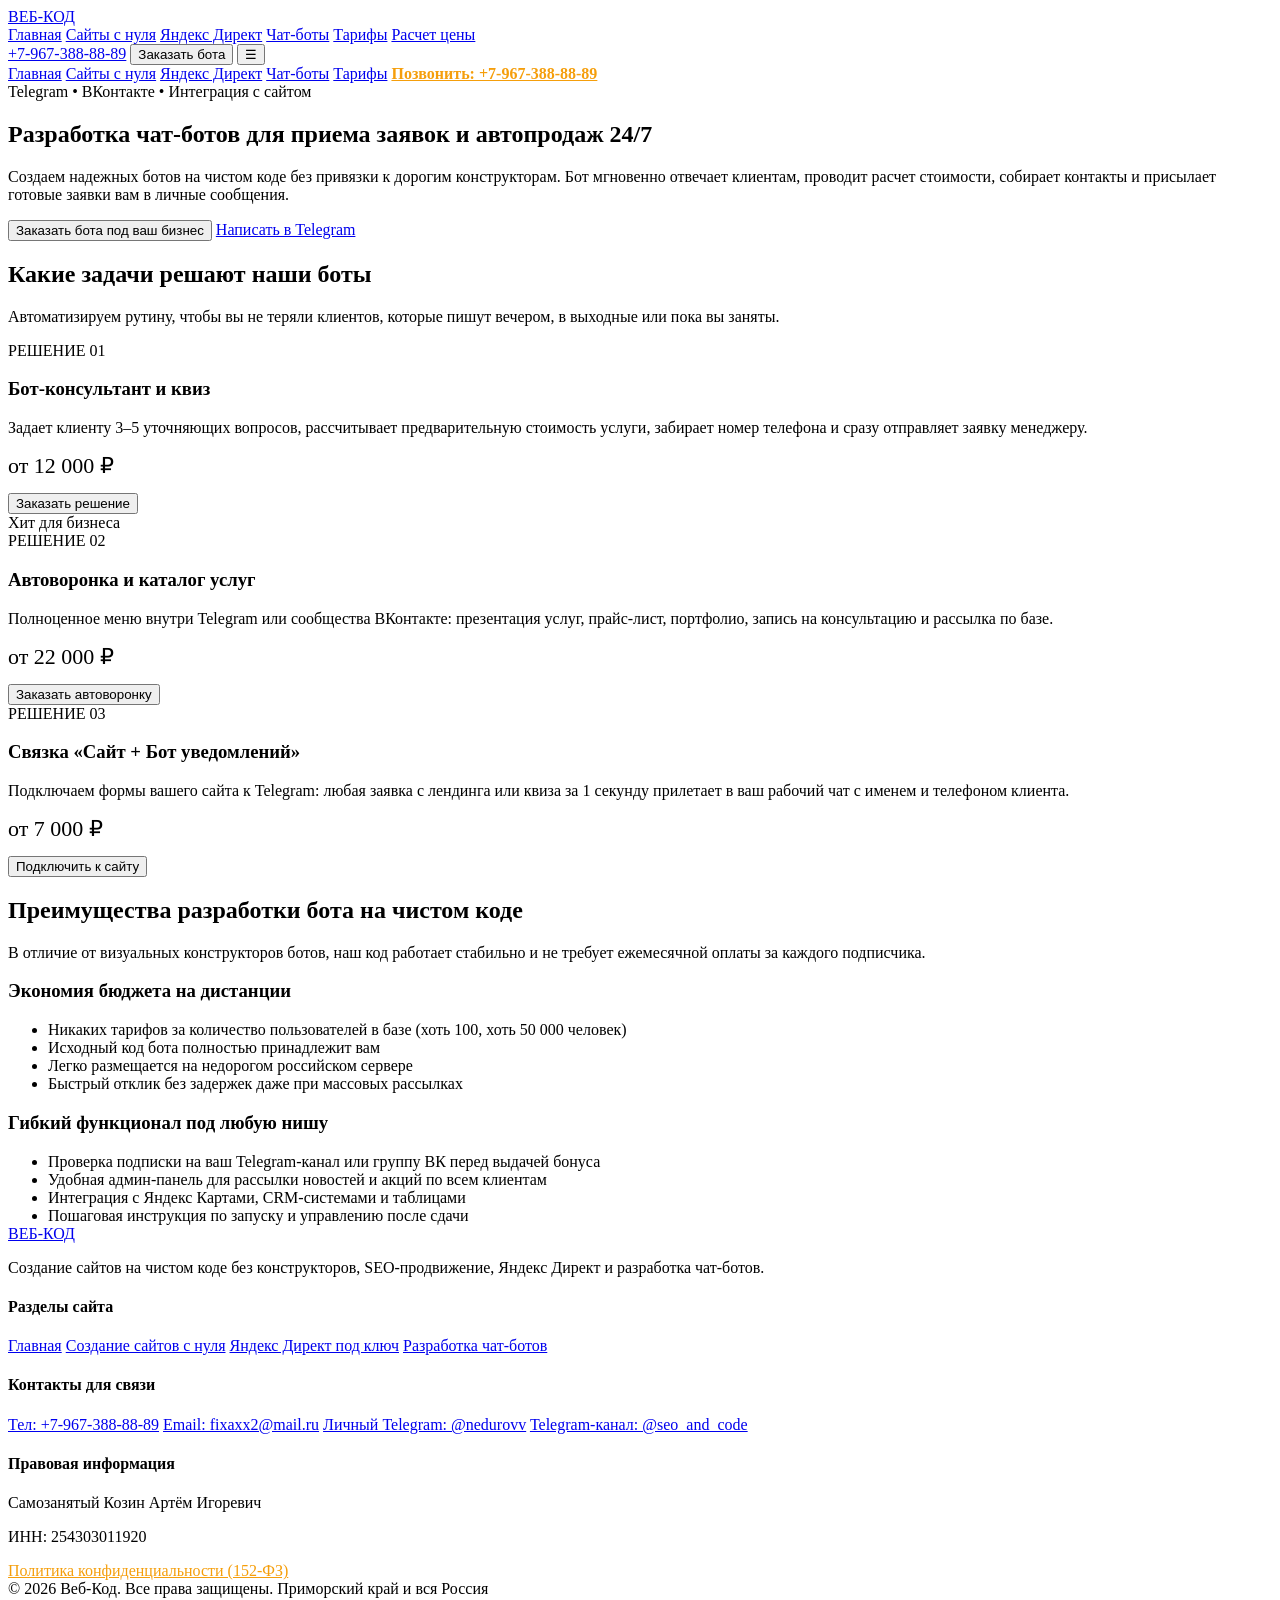
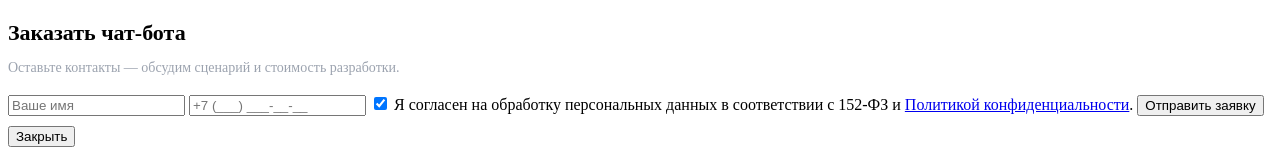
==== bots.html @ 617b0370 "Add files via upload" ====
<!DOCTYPE html>
<html lang="ru">
<head>
    <meta charset="UTF-8">
    <meta name="viewport" content="width=device-width, initial-scale=1.0">
    <title>Разработка чат-ботов для Telegram и ВКонтакте под ключ — Студия «Веб‑Код»</title>
    <meta name="description" content="Создание умных чат-ботов для Telegram и ВКонтакте на чистом коде. Прием заявок 24/7, квизы, автоворонки, интеграция с сайтом и уведомления в личку. Приморский край и вся Россия.">
    <meta name="keywords" content="разработка телеграм ботов, заказать бота вконтакте, чат-бот под ключ, автоматизация заявок в мессенджерах, Веб-Код">
    <link rel="stylesheet" href="css/style.css">
</head>
<body>

    <header class="header">
        <div class="container header-inner">
            <a href="index.html" class="logo">ВЕБ‑<span>КОД</span></a>

            <nav class="nav">
                <a href="index.html">Главная</a>
                <a href="sites.html">Сайты с нуля</a>
                <a href="direct.html">Яндекс Директ</a>
                <a href="bots.html" class="active">Чат-боты</a>
                <a href="index.html#tariffs">Тарифы</a>
                <a href="index.html#quiz">Расчет цены</a>
            </nav>

            <div class="header-contacts">
                <a href="tel:+79673888889" class="header-phone">+7-967-388-88-89</a>
                <button type="button" class="btn btn-gold btn-sm" onclick="openModal('Заказать разработку бота')">Заказать бота</button>
                <button type="button" class="burger-btn" onclick="toggleMenu()" aria-label="Меню">☰</button>
            </div>
        </div>

        <div class="mobile-menu" id="mobileMenu">
            <a href="index.html" onclick="toggleMenu()">Главная</a>
            <a href="sites.html" onclick="toggleMenu()">Сайты с нуля</a>
            <a href="direct.html" onclick="toggleMenu()">Яндекс Директ</a>
            <a href="bots.html" onclick="toggleMenu()">Чат-боты</a>
            <a href="index.html#tariffs" onclick="toggleMenu()">Тарифы</a>
            <a href="tel:+79673888889" style="color: #F59E0B; font-weight: bold;">Позвонить: +7-967-388-88-89</a>
        </div>
    </header>

    <section class="hero">
        <div class="container">
            <div class="hero-badge">Telegram • ВКонтакте • Интеграция с сайтом</div>
            <h1>Разработка <span>чат-ботов</span> для приема заявок и автопродаж 24/7</h1>
            <p class="hero-lead">Создаем надежных ботов на чистом коде без привязки к дорогим конструкторам. Бот мгновенно отвечает клиентам, проводит расчет стоимости, собирает контакты и присылает готовые заявки вам в личные сообщения.</p>
            
            <div class="hero-actions">
                <button type="button" class="btn btn-gold" onclick="openModal('Обсудить логику чат-бота')">Заказать бота под ваш бизнес</button>
                <a href="https://t.me" target="_blank" rel="noopener" class="btn btn-dark">Написать в Telegram</a>
            </div>
        </div>
    </section>

    <section class="section section-alt">
        <div class="container">
            <h2 class="section-title">Какие задачи решают наши боты</h2>
            <p class="section-subtitle">Автоматизируем рутину, чтобы вы не теряли клиентов, которые пишут вечером, в выходные или пока вы заняты.</p>

            <div class="grid-3">
                <div class="card">
                    <div>
                        <span class="card-num">РЕШЕНИЕ 01</span>
                        <h3>Бот-консультант и квиз</h3>
                        <p>Задает клиенту 3–5 уточняющих вопросов, рассчитывает предварительную стоимость услуги, забирает номер телефона и сразу отправляет заявку менеджеру.</p>
                    </div>
                    <div class="price" style="font-size: 22px; margin-bottom: 14px;">от 12 000 ₽</div>
                    <button type="button" class="btn btn-dark btn-full" onclick="openModal('Заказ: Бот-консультант')">Заказать решение</button>
                </div>

                <div class="card tariff-featured">
                    <div class="tariff-tag">Хит для бизнеса</div>
                    <div>
                        <span class="card-num">РЕШЕНИЕ 02</span>
                        <h3>Автоворонка и каталог услуг</h3>
                        <p>Полноценное меню внутри Telegram или сообщества ВКонтакте: презентация услуг, прайс-лист, портфолио, запись на консультацию и рассылка по базе.</p>
                    </div>
                    <div class="price" style="font-size: 22px; margin-bottom: 14px;">от 22 000 ₽</div>
                    <button type="button" class="btn btn-gold btn-full" onclick="openModal('Заказ: Бот-автоворонка')">Заказать автоворонку</button>
                </div>

                <div class="card">
                    <div>
                        <span class="card-num">РЕШЕНИЕ 03</span>
                        <h3>Связка «Сайт + Бот уведомлений»</h3>
                        <p>Подключаем формы вашего сайта к Telegram: любая заявка с лендинга или квиза за 1 секунду прилетает в ваш рабочий чат с именем и телефоном клиента.</p>
                    </div>
                    <div class="price" style="font-size: 22px; margin-bottom: 14px;">от 7 000 ₽</div>
                    <button type="button" class="btn btn-dark btn-full" onclick="openModal('Заказ: Интеграция сайта и бота')">Подключить к сайту</button>
                </div>
            </div>
        </div>
    </section>

    <section class="section">
        <div class="container">
            <h2 class="section-title">Преимущества разработки бота на чистом коде</h2>
            <p class="section-subtitle">В отличие от визуальных конструкторов ботов, наш код работает стабильно и не требует ежемесячной оплаты за каждого подписчика.</p>

            <div class="grid-2">
                <div class="card">
                    <h3>Экономия бюджета на дистанции</h3>
                    <ul class="check-list" style="margin-bottom: 0;">
                        <li>Никаких тарифов за количество пользователей в базе (хоть 100, хоть 50 000 человек)</li>
                        <li>Исходный код бота полностью принадлежит вам</li>
                        <li>Легко размещается на недорогом российском сервере</li>
                        <li>Быстрый отклик без задержек даже при массовых рассылках</li>
                    </ul>
                </div>

                <div class="card">
                    <h3>Гибкий функционал под любую нишу</h3>
                    <ul class="check-list" style="margin-bottom: 0;">
                        <li>Проверка подписки на ваш Telegram-канал или группу ВК перед выдачей бонуса</li>
                        <li>Удобная админ-панель для рассылки новостей и акций по всем клиентам</li>
                        <li>Интеграция с Яндекс Картами, CRM-системами и таблицами</li>
                        <li>Пошаговая инструкция по запуску и управлению после сдачи</li>
                    </ul>
                </div>
            </div>
        </div>
    </section>

    <footer class="footer">
        <div class="container">
            <div class="footer-grid">
                <div>
                    <a href="index.html" class="logo" style="margin-bottom: 12px;">ВЕБ‑<span>КОД</span></a>
                    <p>Создание сайтов на чистом коде без конструкторов, SEO-продвижение, Яндекс Директ и разработка чат-ботов.</p>
                </div>

                <div>
                    <h4>Разделы сайта</h4>
                    <a href="index.html">Главная</a>
                    <a href="sites.html">Создание сайтов с нуля</a>
                    <a href="direct.html">Яндекс Директ под ключ</a>
                    <a href="bots.html">Разработка чат-ботов</a>
                </div>

                <div>
                    <h4>Контакты для связи</h4>
                    <a href="tel:+79673888889">Тел: +7-967-388-88-89</a>
                    <a href="mailto:fixaxx2@mail.ru">Email: fixaxx2@mail.ru</a>
                    <a href="https://t.me" target="_blank" rel="noopener">Личный Telegram: @nedurovv</a>
                    <a href="https://t.me" target="_blank" rel="noopener">Telegram-канал: @seo_and_code</a>
                </div>

                <div>
                    <h4>Правовая информация</h4>
                    <p>Самозанятый Козин Артём Игоревич</p>
                    <p>ИНН: 254303011920</p>
                    <a href="privacy.html" style="color: #F59E0B;">Политика конфиденциальности (152-ФЗ)</a>
                </div>
            </div>

            <div class="footer-bottom">
                <span>© 2026 Веб‑Код. Все права защищены.</span>
                <span>Приморский край и вся Россия</span>
            </div>
        </div>
    </footer>

    <div class="modal" id="leadModal">
        <div class="modal-box">
            <h3 id="modalTitle" style="font-size: 22px; margin-bottom: 8px;">Заказать чат-бота</h3>
            <p style="color: #9CA3AF; font-size: 14px; margin-bottom: 18px;">Оставьте контакты — обсудим сценарий и стоимость разработки.</p>
            <form onsubmit="submitLead(event)">
                <input type="text" class="input" placeholder="Ваше имя" required>
                <input type="tel" class="input" placeholder="+7 (___) ___-__-__" required>
                <label class="consent-label">
                    <input type="checkbox" checked required>
                    <span>Я согласен на обработку персональных данных в соответствии с 152-ФЗ и <a href="privacy.html">Политикой конфиденциальности</a>.</span>
                </label>
                <button type="submit" class="btn btn-gold btn-full" style="margin-bottom: 10px;">Отправить заявку</button>
                <button type="button" class="btn btn-dark btn-full" onclick="closeModal()">Закрыть</button>
            </form>
        </div>
    </div>

    <div class="cookie-bar" id="cookieBar">
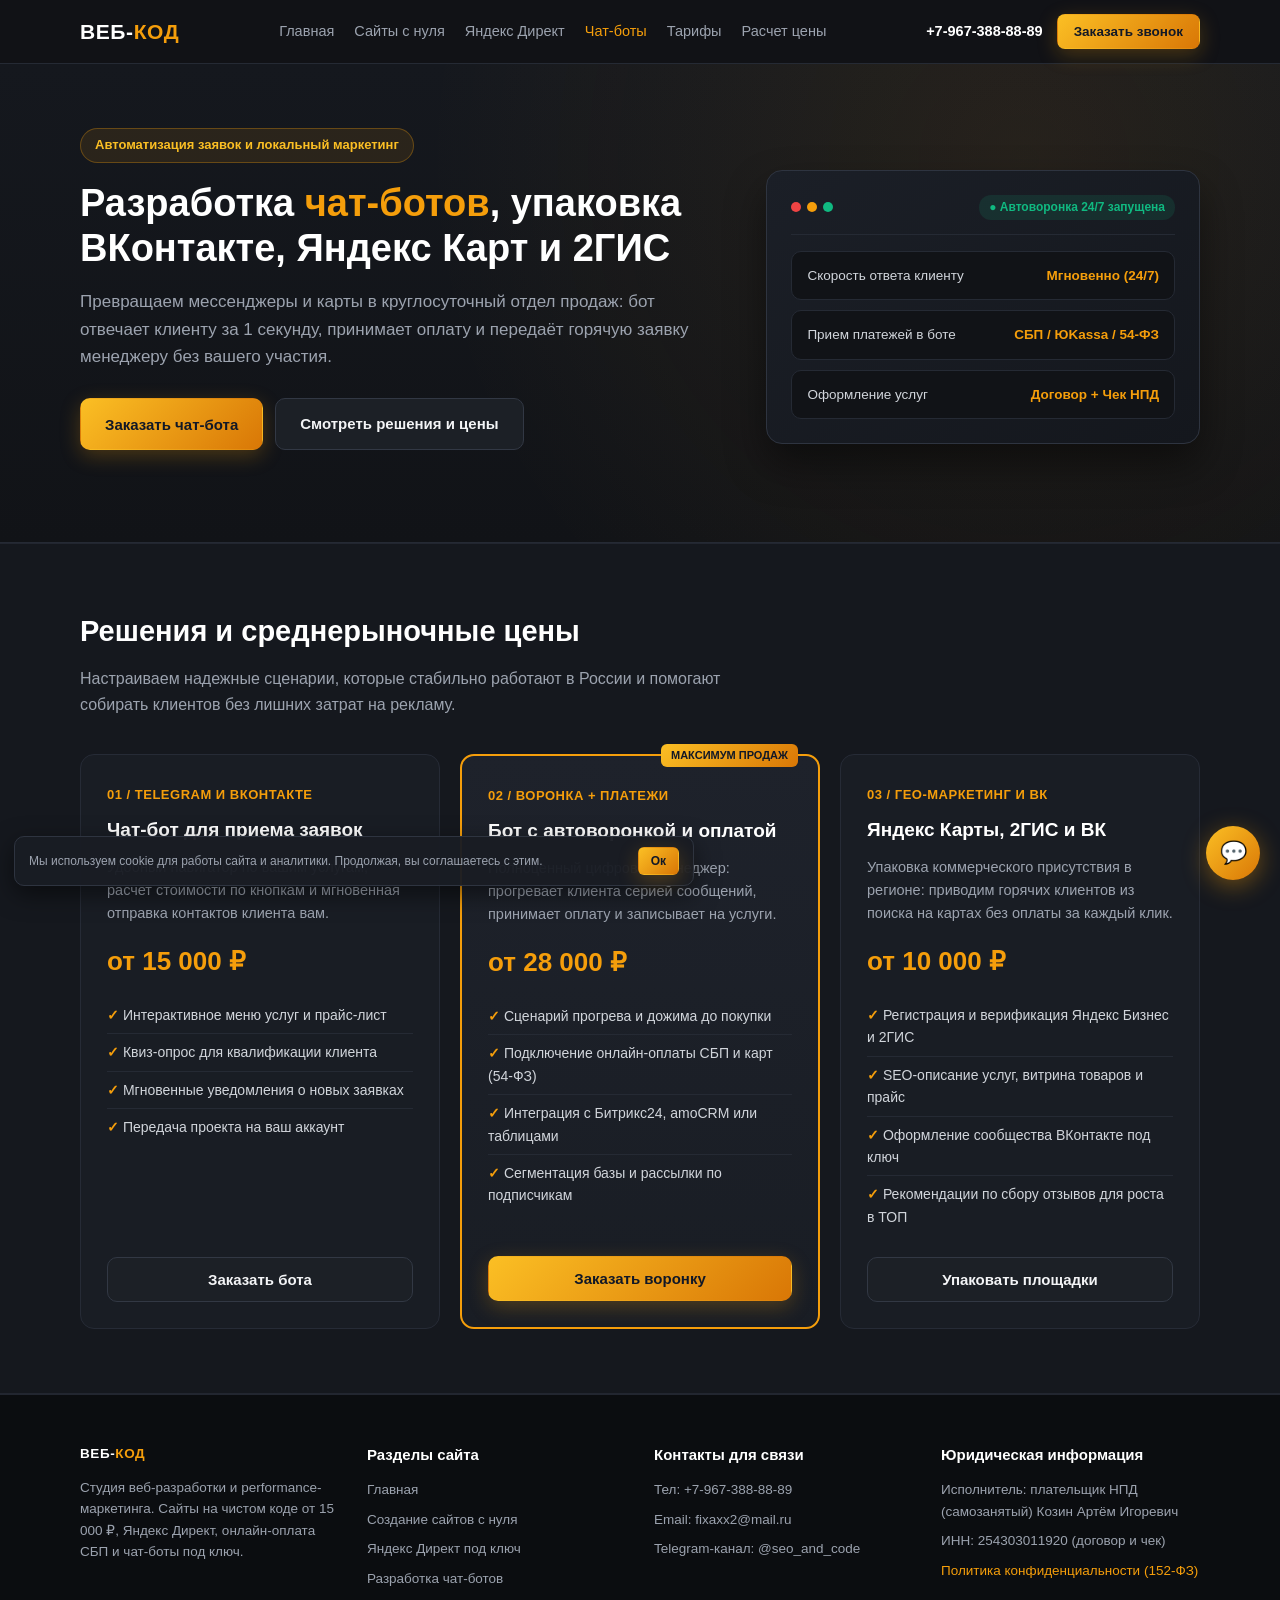
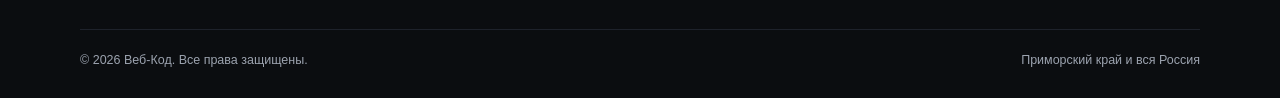
==== commit 81ca2a83: "Update bots.html" ====
--- a/bots.html
+++ b/bots.html
@@ -3,17 +3,14 @@
 <head>
     <meta charset="UTF-8">
     <meta name="viewport" content="width=device-width, initial-scale=1.0">
-    <title>Разработка чат-ботов для Telegram и ВКонтакте под ключ — Студия «Веб‑Код»</title>
-    <meta name="description" content="Создание умных чат-ботов для Telegram и ВКонтакте на чистом коде. Прием заявок 24/7, квизы, автоворонки, интеграция с сайтом и уведомления в личку. Приморский край и вся Россия.">
-    <meta name="keywords" content="разработка телеграм ботов, заказать бота вконтакте, чат-бот под ключ, автоматизация заявок в мессенджерах, Веб-Код">
+    <title>Разработка чат-ботов от 15 000 ₽ и упаковка Яндекс Карт / 2ГИС — Веб‑Код</title>
+    <meta name="description" content="Создание чат-ботов для Telegram и ВКонтакте от 15 000 ₽ с приемом оплаты СБП и интеграцией CRM. Упаковка и вывод в ТОП на Яндекс Картах и 2ГИС от 10 000 ₽. Приморский край и РФ.">
     <link rel="stylesheet" href="css/style.css">
 </head>
 <body>
-
     <header class="header">
         <div class="container header-inner">
             <a href="index.html" class="logo">ВЕБ‑<span>КОД</span></a>
-
             <nav class="nav">
                 <a href="index.html">Главная</a>
                 <a href="sites.html">Сайты с нуля</a>
@@ -22,114 +19,117 @@
                 <a href="index.html#tariffs">Тарифы</a>
                 <a href="index.html#quiz">Расчет цены</a>
             </nav>
-
             <div class="header-contacts">
                 <a href="tel:+79673888889" class="header-phone">+7-967-388-88-89</a>
-                <button type="button" class="btn btn-gold btn-sm" onclick="openModal('Заказать разработку бота')">Заказать бота</button>
+                <button type="button" class="btn btn-gold btn-sm" onclick="openModal('Заявка на чат-бота или карты')">Заказать звонок</button>
                 <button type="button" class="burger-btn" onclick="toggleMenu()" aria-label="Меню">☰</button>
             </div>
         </div>
-
         <div class="mobile-menu" id="mobileMenu">
             <a href="index.html" onclick="toggleMenu()">Главная</a>
             <a href="sites.html" onclick="toggleMenu()">Сайты с нуля</a>
             <a href="direct.html" onclick="toggleMenu()">Яндекс Директ</a>
             <a href="bots.html" onclick="toggleMenu()">Чат-боты</a>
-            <a href="index.html#tariffs" onclick="toggleMenu()">Тарифы</a>
+            <a href="index.html#quiz" onclick="toggleMenu()">Расчет стоимости</a>
             <a href="tel:+79673888889" style="color: #F59E0B; font-weight: bold;">Позвонить: +7-967-388-88-89</a>
         </div>
     </header>
 
     <section class="hero">
+        <div class="container hero-grid">
+            <div>
+                <div class="hero-badge">Автоматизация заявок и локальный маркетинг</div>
+                <h1>Разработка <span>чат-ботов</span>, упаковка ВКонтакте, Яндекс Карт и 2ГИС</h1>
+                <p class="hero-lead">Превращаем мессенджеры и карты в круглосуточный отдел продаж: бот отвечает клиенту за 1 секунду, принимает оплату и передаёт горячую заявку менеджеру без вашего участия.</p>
+                <div class="hero-actions">
+                    <button type="button" class="btn btn-gold" onclick="openModal('Обсудить разработку чат-бота')">Заказать чат-бота</button>
+                    <a href="#bots-prices" class="btn btn-dark">Смотреть решения и цены</a>
+                </div>
+            </div>
+            <div class="hero-showcase">
+                <div class="showcase-top">
+                    <div class="showcase-dots"><span></span><span></span><span></span></div>
+                    <span class="showcase-status">● Автоворонка 24/7 запущена</span>
+                </div>
+                <div class="showcase-item">
+                    <span class="showcase-label">Скорость ответа клиенту</span>
+                    <span class="showcase-val">Мгновенно (24/7)</span>
+                </div>
+                <div class="showcase-item">
+                    <span class="showcase-label">Прием платежей в боте</span>
+                    <span class="showcase-val">СБП / ЮKassa / 54-ФЗ</span>
+                </div>
+                <div class="showcase-item">
+                    <span class="showcase-label">Оформление услуг</span>
+                    <span class="showcase-val">Договор + Чек НПД</span>
+                </div>
+            </div>
+        </div>
+    </section>
+
+    <section id="bots-prices" class="section section-alt">
         <div class="container">
-            <div class="hero-badge">Telegram • ВКонтакте • Интеграция с сайтом</div>
-            <h1>Разработка <span>чат-ботов</span> для приема заявок и автопродаж 24/7</h1>
-            <p class="hero-lead">Создаем надежных ботов на чистом коде без привязки к дорогим конструкторам. Бот мгновенно отвечает клиентам, проводит расчет стоимости, собирает контакты и присылает готовые заявки вам в личные сообщения.</p>
-            
-            <div class="hero-actions">
-                <button type="button" class="btn btn-gold" onclick="openModal('Обсудить логику чат-бота')">Заказать бота под ваш бизнес</button>
-                <a href="https://t.me" target="_blank" rel="noopener" class="btn btn-dark">Написать в Telegram</a>
-            </div>
-        </div>
-    </section>
-
-    <section class="section section-alt">
-        <div class="container">
-            <h2 class="section-title">Какие задачи решают наши боты</h2>
-            <p class="section-subtitle">Автоматизируем рутину, чтобы вы не теряли клиентов, которые пишут вечером, в выходные или пока вы заняты.</p>
-
+            <h2 class="section-title">Решения и среднерыночные цены</h2>
+            <p class="section-subtitle">Настраиваем надежные сценарии, которые стабильно работают в России и помогают собирать клиентов без лишних затрат на рекламу.</p>
             <div class="grid-3">
                 <div class="card">
                     <div>
-                        <span class="card-num">РЕШЕНИЕ 01</span>
-                        <h3>Бот-консультант и квиз</h3>
-                        <p>Задает клиенту 3–5 уточняющих вопросов, рассчитывает предварительную стоимость услуги, забирает номер телефона и сразу отправляет заявку менеджеру.</p>
+                        <span class="card-num">01 / TELEGRAM И ВКОНТАКТЕ</span>
+                        <h3>Чат-бот для приема заявок</h3>
+                        <p>Удобный навигатор по вашим услугам, расчет стоимости по кнопкам и мгновенная отправка контактов клиента вам.</p>
+                        <div class="price">от 15 000 ₽</div>
+                        <ul class="check-list">
+                            <li>Интерактивное меню услуг и прайс-лист</li>
+                            <li>Квиз-опрос для квалификации клиента</li>
+                            <li>Мгновенные уведомления о новых заявках</li>
+                            <li>Передача проекта на ваш аккаунт</li>
+                        </ul>
                     </div>
-                    <div class="price" style="font-size: 22px; margin-bottom: 14px;">от 12 000 ₽</div>
-                    <button type="button" class="btn btn-dark btn-full" onclick="openModal('Заказ: Бот-консультант')">Заказать решение</button>
+                    <button type="button" class="btn btn-dark btn-full" onclick="openModal('Заказ: Чат-бот для заявок (от 15 000 ₽)')">Заказать бота</button>
                 </div>
 
                 <div class="card tariff-featured">
-                    <div class="tariff-tag">Хит для бизнеса</div>
+                    <div class="tariff-tag">Максимум продаж</div>
                     <div>
-                        <span class="card-num">РЕШЕНИЕ 02</span>
-                        <h3>Автоворонка и каталог услуг</h3>
-                        <p>Полноценное меню внутри Telegram или сообщества ВКонтакте: презентация услуг, прайс-лист, портфолио, запись на консультацию и рассылка по базе.</p>
+                        <span class="card-num">02 / ВОРОНКА + ПЛАТЕЖИ</span>
+                        <h3>Бот с автоворонкой и оплатой</h3>
+                        <p>Полноценный цифровой менеджер: прогревает клиента серией сообщений, принимает оплату и записывает на услуги.</p>
+                        <div class="price">от 28 000 ₽</div>
+                        <ul class="check-list">
+                            <li>Сценарий прогрева и дожима до покупки</li>
+                            <li>Подключение онлайн-оплаты СБП и карт (54-ФЗ)</li>
+                            <li>Интеграция с Битрикс24, amoCRM или таблицами</li>
+                            <li>Сегментация базы и рассылки по подписчикам</li>
+                        </ul>
                     </div>
-                    <div class="price" style="font-size: 22px; margin-bottom: 14px;">от 22 000 ₽</div>
-                    <button type="button" class="btn btn-gold btn-full" onclick="openModal('Заказ: Бот-автоворонка')">Заказать автоворонку</button>
+                    <button type="button" class="btn btn-gold btn-full" onclick="openModal('Заказ: Бот с автоворонкой и оплатой (от 28 000 ₽)')">Заказать воронку</button>
                 </div>
 
                 <div class="card">
                     <div>
-                        <span class="card-num">РЕШЕНИЕ 03</span>
-                        <h3>Связка «Сайт + Бот уведомлений»</h3>
-                        <p>Подключаем формы вашего сайта к Telegram: любая заявка с лендинга или квиза за 1 секунду прилетает в ваш рабочий чат с именем и телефоном клиента.</p>
+                        <span class="card-num">03 / ГЕО-МАРКЕТИНГ И ВК</span>
+                        <h3>Яндекс Карты, 2ГИС и ВК</h3>
+                        <p>Упаковка коммерческого присутствия в регионе: приводим горячих клиентов из поиска на картах без оплаты за каждый клик.</p>
+                        <div class="price">от 10 000 ₽</div>
+                        <ul class="check-list">
+                            <li>Регистрация и верификация Яндекс Бизнес и 2ГИС</li>
+                            <li>SEO-описание услуг, витрина товаров и прайс</li>
+                            <li>Оформление сообщества ВКонтакте под ключ</li>
+                            <li>Рекомендации по сбору отзывов для роста в ТОП</li>
+                        </ul>
                     </div>
-                    <div class="price" style="font-size: 22px; margin-bottom: 14px;">от 7 000 ₽</div>
-                    <button type="button" class="btn btn-dark btn-full" onclick="openModal('Заказ: Интеграция сайта и бота')">Подключить к сайту</button>
+                    <button type="button" class="btn btn-dark btn-full" onclick="openModal('Заказ: Упаковка Яндекс Карт, 2ГИС и ВК (от 10 000 ₽)')">Упаковать площадки</button>
                 </div>
             </div>
         </div>
     </section>
-
-    <section class="section">
-        <div class="container">
-            <h2 class="section-title">Преимущества разработки бота на чистом коде</h2>
-            <p class="section-subtitle">В отличие от визуальных конструкторов ботов, наш код работает стабильно и не требует ежемесячной оплаты за каждого подписчика.</p>
-
-            <div class="grid-2">
-                <div class="card">
-                    <h3>Экономия бюджета на дистанции</h3>
-                    <ul class="check-list" style="margin-bottom: 0;">
-                        <li>Никаких тарифов за количество пользователей в базе (хоть 100, хоть 50 000 человек)</li>
-                        <li>Исходный код бота полностью принадлежит вам</li>
-                        <li>Легко размещается на недорогом российском сервере</li>
-                        <li>Быстрый отклик без задержек даже при массовых рассылках</li>
-                    </ul>
-                </div>
-
-                <div class="card">
-                    <h3>Гибкий функционал под любую нишу</h3>
-                    <ul class="check-list" style="margin-bottom: 0;">
-                        <li>Проверка подписки на ваш Telegram-канал или группу ВК перед выдачей бонуса</li>
-                        <li>Удобная админ-панель для рассылки новостей и акций по всем клиентам</li>
-                        <li>Интеграция с Яндекс Картами, CRM-системами и таблицами</li>
-                        <li>Пошаговая инструкция по запуску и управлению после сдачи</li>
-                    </ul>
-                </div>
-            </div>
-        </div>
-    </section>
-
     <footer class="footer">
         <div class="container">
             <div class="footer-grid">
                 <div>
                     <a href="index.html" class="logo" style="margin-bottom: 12px;">ВЕБ‑<span>КОД</span></a>
-                    <p>Создание сайтов на чистом коде без конструкторов, SEO-продвижение, Яндекс Директ и разработка чат-ботов.</p>
-                </div>
-
+                    <p>Студия веб-разработки и performance-маркетинга. Сайты на чистом коде от 15 000 ₽, Яндекс Директ, онлайн-оплата СБП и чат-боты под ключ.</p>
+                </div>
                 <div>
                     <h4>Разделы сайта</h4>
                     <a href="index.html">Главная</a>
@@ -137,23 +137,19 @@
                     <a href="direct.html">Яндекс Директ под ключ</a>
                     <a href="bots.html">Разработка чат-ботов</a>
                 </div>
-
                 <div>
                     <h4>Контакты для связи</h4>
                     <a href="tel:+79673888889">Тел: +7-967-388-88-89</a>
                     <a href="mailto:fixaxx2@mail.ru">Email: fixaxx2@mail.ru</a>
-                    <a href="https://t.me" target="_blank" rel="noopener">Личный Telegram: @nedurovv</a>
                     <a href="https://t.me" target="_blank" rel="noopener">Telegram-канал: @seo_and_code</a>
                 </div>
-
-                <div>
-                    <h4>Правовая информация</h4>
-                    <p>Самозанятый Козин Артём Игоревич</p>
-                    <p>ИНН: 254303011920</p>
+                <div>
+                    <h4>Юридическая информация</h4>
+                    <p>Исполнитель: плательщик НПД (самозанятый) Козин Артём Игоревич</p>
+                    <p>ИНН: 254303011920 (договор и чек)</p>
                     <a href="privacy.html" style="color: #F59E0B;">Политика конфиденциальности (152-ФЗ)</a>
                 </div>
             </div>
-
             <div class="footer-bottom">
                 <span>© 2026 Веб‑Код. Все права защищены.</span>
                 <span>Приморский край и вся Россия</span>
@@ -161,21 +157,45 @@
         </div>
     </footer>
 
+    <div class="chat-widget">
+        <div class="chat-widget-menu" id="chatWidgetMenu">
+            <div class="chat-widget-title">Связь 24/7 (работает в РФ)</div>
+            <button type="button" class="chat-widget-link" onclick="openModal('Быстрая заявка с виджета')">⚡ Оставить заявку онлайн</button>
+            <a href="tel:+79673888889" class="chat-widget-link">📞 Позвонить: +7-967-388-88-89</a>
+            <a href="mailto:fixaxx2@mail.ru" class="chat-widget-link">✉️ Написать на Email</a>
+        </div>
+        <button type="button" class="chat-widget-btn" onclick="toggleChatWidget()" aria-label="Связаться с нами">💬</button>
+    </div>
+
     <div class="modal" id="leadModal">
         <div class="modal-box">
-            <h3 id="modalTitle" style="font-size: 22px; margin-bottom: 8px;">Заказать чат-бота</h3>
-            <p style="color: #9CA3AF; font-size: 14px; margin-bottom: 18px;">Оставьте контакты — обсудим сценарий и стоимость разработки.</p>
+            <h3 id="modalTitle" style="font-size: 20px; margin-bottom: 6px; color: #FFFFFF;">Обсудить проект</h3>
+            <p style="color: #9CA3AF; font-size: 13.5px; margin-bottom: 16px;">Оставьте контакты — подготовим расчет и ответим выбранным способом.</p>
             <form onsubmit="submitLead(event)">
                 <input type="text" class="input" placeholder="Ваше имя" required>
-                <input type="tel" class="input" placeholder="+7 (___) ___-__-__" required>
+                <input type="tel" class="input" placeholder="Телефон или ник в мессенджере" required>
+                <select class="select" required>
+                    <option value="" disabled selected>Как с вами удобнее связаться?</option>
+                    <option value="Позвонить по телефону">Позвонить по телефону</option>
+                    <option value="Написать ВКонтакте">Написать ВКонтакте</option>
+                    <option value="Написать в Telegram">Написать в Telegram</option>
+                    <option value="Отправить расчет на Email">Отправить расчет на Email</option>
+                </select>
                 <label class="consent-label">
-                    <input type="checkbox" checked required>
-                    <span>Я согласен на обработку персональных данных в соответствии с 152-ФЗ и <a href="privacy.html">Политикой конфиденциальности</a>.</span>
+                    <input type="checkbox" required>
+                    <span>Я даю согласие на обработку персональных данных в соответствии с 152-ФЗ и <a href="privacy.html">Политикой конфиденциальности</a>.</span>
                 </label>
-                <button type="submit" class="btn btn-gold btn-full" style="margin-bottom: 10px;">Отправить заявку</button>
+                <button type="submit" class="btn btn-gold btn-full" style="margin-bottom: 8px;">Отправить заявку</button>
                 <button type="button" class="btn btn-dark btn-full" onclick="closeModal()">Закрыть</button>
             </form>
         </div>
     </div>
 
     <div class="cookie-bar" id="cookieBar">
+        <p>Мы используем cookie для работы сайта и аналитики. Продолжая, вы соглашаетесь с этим.</p>
+        <button type="button" class="btn btn-gold btn-cookie" onclick="acceptCookies()">Ок</button>
+    </div>
+
+    <script src="js/script.js"></script>
+</body>
+</html>
--- a/css/style.css
+++ b/css/style.css
@@ -0,0 +1,862 @@
+* {
+    box-sizing: border-box;
+    margin: 0;
+    padding: 0;
+}
+
+html {
+    scroll-behavior: smooth;
+    font-size: 16px;
+}
+
+body {
+    font-family: -apple-system, BlinkMacSystemFont, "Segoe UI", Roboto, "Helvetica Neue", Arial, sans-serif;
+    background-color: #111317;
+    color: #F3F4F6;
+    line-height: 1.6;
+    overflow-x: hidden;
+}
+
+a {
+    color: inherit;
+    text-decoration: none;
+    transition: color 0.2s ease;
+}
+
+.container {
+    max-width: 1160px;
+    margin: 0 auto;
+    padding: 0 20px;
+}
+
+/* Премиальные кнопки */
+.btn {
+    display: inline-flex;
+    align-items: center;
+    justify-content: center;
+    gap: 8px;
+    padding: 13px 24px;
+    font-size: 15px;
+    font-weight: 700;
+    border-radius: 10px;
+    border: 1px solid transparent;
+    cursor: pointer;
+    text-align: center;
+    transition: all 0.22s ease;
+    white-space: nowrap;
+}
+
+.btn-gold {
+    background: linear-gradient(135deg, #FBBF24 0%, #D97706 100%);
+    color: #111827;
+    box-shadow: 0 6px 20px rgba(245, 158, 11, 0.25);
+}
+
+.btn-gold:hover {
+    background: linear-gradient(135deg, #FCD34D 0%, #F59E0B 100%);
+    box-shadow: 0 8px 25px rgba(245, 158, 11, 0.4);
+    transform: translateY(-1px);
+}
+
+.btn-dark {
+    background-color: #1C2026;
+    color: #F3F4F6;
+    border-color: #323844;
+}
+
+.btn-dark:hover {
+    border-color: #F59E0B;
+    color: #F59E0B;
+    background-color: #232830;
+}
+
+.btn-sm {
+    padding: 9px 16px;
+    font-size: 13.5px;
+    border-radius: 8px;
+}
+
+.btn-full {
+    width: 100%;
+}
+
+/* Шапка */
+.header {
+    background-color: rgba(17, 19, 23, 0.94);
+    backdrop-filter: blur(10px);
+    border-bottom: 1px solid #252A34;
+    padding: 14px 0;
+    position: sticky;
+    top: 0;
+    z-index: 100;
+}
+
+.header-inner {
+    display: flex;
+    align-items: center;
+    justify-content: space-between;
+    gap: 16px;
+}
+
+.logo {
+    font-size: 21px;
+    font-weight: 800;
+    letter-spacing: 0.6px;
+    color: #FFFFFF;
+    display: inline-flex;
+    align-items: center;
+    white-space: nowrap;
+}
+
+.logo span {
+    color: #F59E0B;
+}
+
+.nav {
+    display: flex;
+    align-items: center;
+    gap: 20px;
+}
+
+.nav a {
+    color: #9CA3AF;
+    font-size: 14.5px;
+    font-weight: 500;
+}
+
+.nav a:hover,
+.nav a.active {
+    color: #F59E0B;
+}
+
+.header-contacts {
+    display: flex;
+    align-items: center;
+    gap: 14px;
+}
+
+.header-phone {
+    font-weight: 700;
+    font-size: 14.5px;
+    color: #FFFFFF;
+    white-space: nowrap;
+}
+
+.header-phone:hover {
+    color: #F59E0B;
+}
+
+.burger-btn {
+    display: none;
+    background: #1C2026;
+    border: 1px solid #323844;
+    color: #FFFFFF;
+    padding: 7px 11px;
+    border-radius: 8px;
+    font-size: 18px;
+    cursor: pointer;
+}
+
+.mobile-menu {
+    display: none;
+    background-color: #171A20;
+    border-bottom: 1px solid #252A34;
+    padding: 12px 20px 18px;
+}
+
+.mobile-menu.open {
+    display: block;
+}
+
+.mobile-menu a {
+    display: block;
+    padding: 10px 0;
+    color: #D1D5DB;
+    font-size: 15px;
+    border-bottom: 1px solid #222630;
+}
+
+/* Современный Hero-баннер с витриной */
+.hero {
+    padding: 64px 0 56px;
+    background: radial-gradient(circle at 80% 20%, rgba(245, 158, 11, 0.08) 0%, transparent 55%),
+                linear-gradient(180deg, #15181E 0%, #111317 100%);
+    border-bottom: 1px solid #252A34;
+}
+
+.hero-grid {
+    display: grid;
+    grid-template-columns: 1.2fr 0.8fr;
+    gap: 36px;
+    align-items: center;
+}
+
+.hero-badge {
+    display: inline-flex;
+    align-items: center;
+    gap: 8px;
+    background-color: rgba(245, 158, 11, 0.1);
+    color: #FBBF24;
+    border: 1px solid rgba(245, 158, 11, 0.3);
+    padding: 6px 14px;
+    border-radius: 20px;
+    font-size: 13px;
+    font-weight: 600;
+    margin-bottom: 18px;
+}
+
+.hero h1 {
+    font-size: 38px;
+    font-weight: 800;
+    line-height: 1.18;
+    margin-bottom: 18px;
+    color: #FFFFFF;
+}
+
+.hero h1 span {
+    color: #F59E0B;
+}
+
+.hero-lead {
+    font-size: 17px;
+    color: #9CA3AF;
+    margin-bottom: 28px;
+    max-width: 620px;
+}
+
+.hero-actions {
+    display: flex;
+    flex-wrap: wrap;
+    gap: 12px;
+    margin-bottom: 36px;
+}
+
+/* Правая карточка-баннер в Hero */
+.hero-showcase {
+    background: linear-gradient(145deg, #1B1F27 0%, #14171D 100%);
+    border: 1px solid #2E3440;
+    border-radius: 16px;
+    padding: 24px;
+    box-shadow: 0 20px 40px rgba(0, 0, 0, 0.45);
+    position: relative;
+}
+
+.showcase-top {
+    display: flex;
+    align-items: center;
+    justify-content: space-between;
+    padding-bottom: 14px;
+    margin-bottom: 16px;
+    border-bottom: 1px solid #252A34;
+}
+
+.showcase-dots {
+    display: flex;
+    gap: 6px;
+}
+
+.showcase-dots span {
+    width: 10px;
+    height: 10px;
+    border-radius: 50%;
+    background-color: #363C48;
+}
+
+.showcase-dots span:first-child { background-color: #EF4444; }
+.showcase-dots span:nth-child(2) { background-color: #F59E0B; }
+.showcase-dots span:nth-child(3) { background-color: #10B981; }
+
+.showcase-status {
+    font-size: 12px;
+    color: #10B981;
+    font-weight: 600;
+    background: rgba(16, 185, 129, 0.12);
+    padding: 3px 10px;
+    border-radius: 12px;
+}
+
+.showcase-item {
+    background-color: #111317;
+    border: 1px solid #252A34;
+    border-radius: 10px;
+    padding: 13px 15px;
+    margin-bottom: 10px;
+    display: flex;
+    align-items: center;
+    justify-content: space-between;
+    gap: 12px;
+}
+
+.showcase-item:last-child {
+    margin-bottom: 0;
+}
+
+.showcase-label {
+    font-size: 13.5px;
+    color: #D1D5DB;
+    font-weight: 500;
+}
+
+.showcase-val {
+    font-size: 13.5px;
+    font-weight: 700;
+    color: #F59E0B;
+    white-space: nowrap;
+}
+
+.metrics-grid {
+    display: grid;
+    grid-template-columns: repeat(3, 1fr);
+    gap: 18px;
+    padding-top: 24px;
+    border-top: 1px solid #252A34;
+}
+
+.metric-card strong {
+    display: block;
+    font-size: 22px;
+    color: #F59E0B;
+    margin-bottom: 3px;
+}
+
+.metric-card span {
+    font-size: 13px;
+    color: #9CA3AF;
+    line-height: 1.4;
+    display: block;
+}
+
+/* Секции и карточки */
+.section {
+    padding: 64px 0;
+}
+
+.section-alt {
+    background-color: #15181E;
+    border-top: 1px solid #222630;
+    border-bottom: 1px solid #222630;
+}
+
+.section-title {
+    font-size: 29px;
+    font-weight: 800;
+    margin-bottom: 12px;
+    color: #FFFFFF;
+}
+
+.section-subtitle {
+    color: #9CA3AF;
+    font-size: 16px;
+    max-width: 680px;
+    margin-bottom: 36px;
+}
+
+.grid-3 {
+    display: grid;
+    grid-template-columns: repeat(auto-fit, minmax(290px, 1fr));
+    gap: 20px;
+}
+
+.grid-2 {
+    display: grid;
+    grid-template-columns: repeat(auto-fit, minmax(320px, 1fr));
+    gap: 20px;
+}
+
+.card {
+    background-color: #191D24;
+    border: 1px solid #262B36;
+    border-radius: 14px;
+    padding: 26px;
+    display: flex;
+    flex-direction: column;
+    justify-content: space-between;
+    transition: border-color 0.2s ease, transform 0.2s ease;
+}
+
+.card:hover {
+    border-color: #3D4556;
+}
+
+.card-num {
+    display: inline-block;
+    color: #F59E0B;
+    font-weight: 800;
+    font-size: 13px;
+    letter-spacing: 0.5px;
+    margin-bottom: 10px;
+}
+
+.card h3 {
+    font-size: 19px;
+    margin-bottom: 10px;
+    color: #FFFFFF;
+}
+
+.card p {
+    color: #9CA3AF;
+    font-size: 14.5px;
+    margin-bottom: 16px;
+}
+
+.card-link {
+    color: #F59E0B;
+    font-weight: 600;
+    font-size: 14px;
+    display: inline-flex;
+    align-items: center;
+    gap: 6px;
+}
+
+/* Тарифы */
+.tariff-featured {
+    border: 2px solid #F59E0B;
+    background: linear-gradient(180deg, #1E222B 0%, #191D24 100%);
+    position: relative;
+}
+
+.tariff-tag {
+    position: absolute;
+    top: -12px;
+    right: 20px;
+    background: linear-gradient(135deg, #FBBF24 0%, #D97706 100%);
+    color: #111827;
+    font-size: 11px;
+    font-weight: 800;
+    padding: 3px 10px;
+    border-radius: 6px;
+    text-transform: uppercase;
+}
+
+.price {
+    font-size: 26px;
+    font-weight: 800;
+    color: #F59E0B;
+    margin: 12px 0 14px;
+}
+
+.check-list {
+    list-style: none;
+    margin-bottom: 22px;
+}
+
+.check-list li {
+    padding: 7px 0;
+    border-bottom: 1px solid #252A34;
+    font-size: 14px;
+    color: #D1D5DB;
+}
+
+.check-list li:last-child {
+    border-bottom: none;
+}
+
+.check-list li::before {
+    content: "✓ ";
+    color: #F59E0B;
+    font-weight: bold;
+}
+
+/* Таблица сравнения */
+.compare-wrap {
+    overflow-x: auto;
+    border-radius: 14px;
+    border: 1px solid #262B36;
+    background-color: #191D24;
+}
+
+.compare-table {
+    width: 100%;
+    border-collapse: collapse;
+    min-width: 600px;
+}
+
+.compare-table th,
+.compare-table td {
+    padding: 16px 20px;
+    text-align: left;
+    border-bottom: 1px solid #252A34;
+    font-size: 14.5px;
+}
+
+.compare-table th {
+    background-color: #14171D;
+    color: #FFFFFF;
+    font-weight: 700;
+}
+
+.compare-table th.highlight-col {
+    color: #F59E0B;
+}
+
+.compare-table td.bad-val {
+    color: #9CA3AF;
+}
+
+.compare-table td.good-val {
+    color: #F3F4F6;
+    font-weight: 600;
+}
+
+/* FAQ Аккордеон */
+.faq-list {
+    max-width: 820px;
+    margin: 0 auto;
+}
+
+.faq-item {
+    background-color: #191D24;
+    border: 1px solid #262B36;
+    border-radius: 12px;
+    margin-bottom: 12px;
+    overflow: hidden;
+}
+
+.faq-question {
+    width: 100%;
+    background: none;
+    border: none;
+    color: #FFFFFF;
+    font-size: 16px;
+    font-weight: 600;
+    text-align: left;
+    padding: 18px 22px;
+    cursor: pointer;
+    display: flex;
+    justify-content: space-between;
+    align-items: center;
+    gap: 14px;
+}
+
+.faq-question span {
+    color: #F59E0B;
+    font-size: 20px;
+    font-weight: 700;
+}
+
+.faq-answer {
+    display: none;
+    padding: 0 22px 18px;
+    color: #9CA3AF;
+    font-size: 14.5px;
+    border-top: 1px solid #222630;
+    padding-top: 14px;
+}
+
+.faq-item.active .faq-answer {
+    display: block;
+}
+
+/* Квиз */
+.quiz-box {
+    background-color: #191D24;
+    border: 1px solid #2E3440;
+    border-radius: 16px;
+    padding: 32px;
+    max-width: 760px;
+    margin: 0 auto;
+    box-shadow: 0 12px 30px rgba(0, 0, 0, 0.3);
+}
+
+.quiz-progress-track {
+    height: 6px;
+    background-color: #111317;
+border-radius: 6px;
+margin-bottom: 24px;
+overflow: hidden;
+}
+.quiz-progress-fill {
+height: 100%;
+width: 25%;
+background: linear-gradient(90deg, #F59E0B, #FBBF24);
+transition: width 0.25s ease;
+}
+.quiz-opt {
+background-color: #111317;
+border: 1px solid #262B36;
+padding: 14px 18px;
+border-radius: 10px;
+margin-bottom: 10px;
+cursor: pointer;
+font-size: 15px;
+font-weight: 500;
+transition: all 0.15s ease;
+}
+.quiz-opt:hover,
+.quiz-opt.selected {
+border-color: #F59E0B;
+background-color: rgba(245, 158, 11, 0.12);
+color: #FFFFFF;
+}
+/* Формы, селекты и модальные окна */
+.input,
+.select {
+width: 100%;
+padding: 13px 15px;
+margin-bottom: 12px;
+background-color: #111317;
+border: 1px solid #2E3440;
+border-radius: 9px;
+color: #FFFFFF;
+font-size: 14.5px;
+outline: none;
+font-family: inherit;
+}
+.input:focus,
+.select:focus {
+border-color: #F59E0B;
+}
+.consent-label {
+display: flex;
+align-items: flex-start;
+gap: 10px;
+font-size: 12px;
+color: #9CA3AF;
+margin-bottom: 16px;
+cursor: pointer;
+line-height: 1.4;
+}
+.consent-label input[type="checkbox"] {
+margin-top: 2px;
+accent-color: #F59E0B;
+}
+.consent-label a {
+color: #F59E0B;
+text-decoration: underline;
+}
+.modal {
+display: none;
+position: fixed;
+inset: 0;
+background-color: rgba(0, 0, 0, 0.85);
+backdrop-filter: blur(4px);
+align-items: center;
+justify-content: center;
+padding: 16px;
+z-index: 400;
+}
+.modal.show {
+display: flex;
+}
+.modal-box {
+background-color: #191D24;
+border: 1px solid #F59E0B;
+border-radius: 14px;
+padding: 26px;
+max-width: 430px;
+width: 100%;
+box-shadow: 0 20px 50px rgba(0, 0, 0, 0.6);
+}
+/* Плавающий виджет связи 24/7 */
+.chat-widget {
+position: fixed;
+right: 20px;
+bottom: 20px;
+z-index: 350;
+}
+.chat-widget-btn {
+width: 54px;
+height: 54px;
+border-radius: 50%;
+background: linear-gradient(135deg, #FBBF24 0%, #D97706 100%);
+color: #111827;
+border: none;
+font-size: 22px;
+font-weight: 800;
+cursor: pointer;
+box-shadow: 0 6px 24px rgba(245, 158, 11, 0.4);
+display: flex;
+align-items: center;
+justify-content: center;
+transition: transform 0.2s ease;
+}
+.chat-widget-btn:hover {
+transform: scale(1.06);
+}
+.chat-widget-menu {
+display: none;
+position: absolute;
+right: 0;
+bottom: 66px;
+width: 250px;
+background-color: #191D24;
+border: 1px solid #323844;
+border-radius: 12px;
+padding: 12px;
+box-shadow: 0 12px 35px rgba(0, 0, 0, 0.6);
+}
+.chat-widget-menu.open {
+display: block;
+}
+.chat-widget-title {
+font-size: 12px;
+color: #9CA3AF;
+padding: 4px 8px 8px;
+border-bottom: 1px solid #252A34;
+margin-bottom: 6px;
+}
+.chat-widget-link {
+display: block;
+width: 100%;
+text-align: left;
+background: none;
+border: none;
+color: #F3F4F6;
+font-size: 13.5px;
+font-weight: 600;
+padding: 9px 10px;
+border-radius: 8px;
+cursor: pointer;
+font-family: inherit;
+}
+.chat-widget-link:hover {
+background-color: #252A34;
+color: #F59E0B;
+}
+/* Компактная плашка Cookie */
+.cookie-bar {
+position: fixed;
+bottom: 14px;
+left: 14px;
+right: 84px;
+max-width: 680px;
+background-color: rgba(25, 29, 36, 0.96);
+border: 1px solid #2E3440;
+border-radius: 10px;
+padding: 10px 14px;
+display: flex;
+align-items: center;
+justify-content: space-between;
+gap: 12px;
+z-index: 300;
+box-shadow: 0 8px 25px rgba(0, 0, 0, 0.5);
+}
+.cookie-bar p {
+font-size: 12px;
+color: #9CA3AF;
+line-height: 1.35;
+}
+.cookie-bar .btn-cookie {
+padding: 6px 12px;
+font-size: 12px;
+border-radius: 6px;
+flex-shrink: 0;
+}
+/* Подвал и документы */
+.footer {
+background-color: #0B0D10;
+border-top: 1px solid #222630;
+padding: 48px 0 28px;
+color: #9CA3AF;
+font-size: 14px;
+}
+.footer-grid {
+display: grid;
+grid-template-columns: repeat(auto-fit, minmax(220px, 1fr));
+gap: 28px;
+margin-bottom: 32px;
+}
+.footer h4 {
+color: #FFFFFF;
+font-size: 15px;
+margin-bottom: 12px;
+}
+.footer p,
+.footer a {
+display: block;
+margin-bottom: 8px;
+font-size: 13.5px;
+}
+.footer a:hover {
+color: #F59E0B;
+}
+.footer-bottom {
+border-top: 1px solid #1E222B;
+padding-top: 20px;
+display: flex;
+justify-content: space-between;
+flex-wrap: wrap;
+gap: 12px;
+font-size: 12.5px;
+}
+.legal-content {
+max-width: 820px;
+margin: 0 auto;
+}
+.legal-content h2 {
+font-size: 20px;
+color: #FFFFFF;
+margin: 26px 0 10px;
+}
+.legal-content p {
+color: #D1D5DB;
+margin-bottom: 12px;
+font-size: 15px;
+}
+/* Адаптация под смартфоны и планшеты */
+@media (max-width: 920px) {
+.hero-grid {
+grid-template-columns: 1fr;
+}
+.nav,
+.header-phone {
+display: none;
+}
+.burger-btn {
+display: inline-flex;
+align-items: center;
+justify-content: center;
+}
+}
+@media (max-width: 600px) {
+.hero {
+padding: 44px 0 40px;
+}
+.hero h1 {
+font-size: 26px;
+}
+.hero-lead {
+font-size: 15px;
+}
+.btn {
+padding: 11px 18px;
+font-size: 14px;
+border-radius: 8px;
+}
+.hero-actions .btn {
+width: 100%;
+}
+.metrics-grid {
+grid-template-columns: 1fr;
+gap: 12px;
+}
+.section {
+padding: 46px 0;
+}
+.section-title {
+font-size: 24px;
+}
+.quiz-box,
+.card,
+.modal-box {
+padding: 20px;
+}
+.chat-widget {
+right: 14px;
+bottom: 14px;
+}
+.chat-widget-btn {
+width: 48px;
+height: 48px;
+font-size: 20px;
+}
+.cookie-bar {
+left: 10px;
+right: 72px;
+bottom: 14px;
+padding: 8px 10px;
+}
+.cookie-bar p {
+font-size: 11px;
+}
+}
